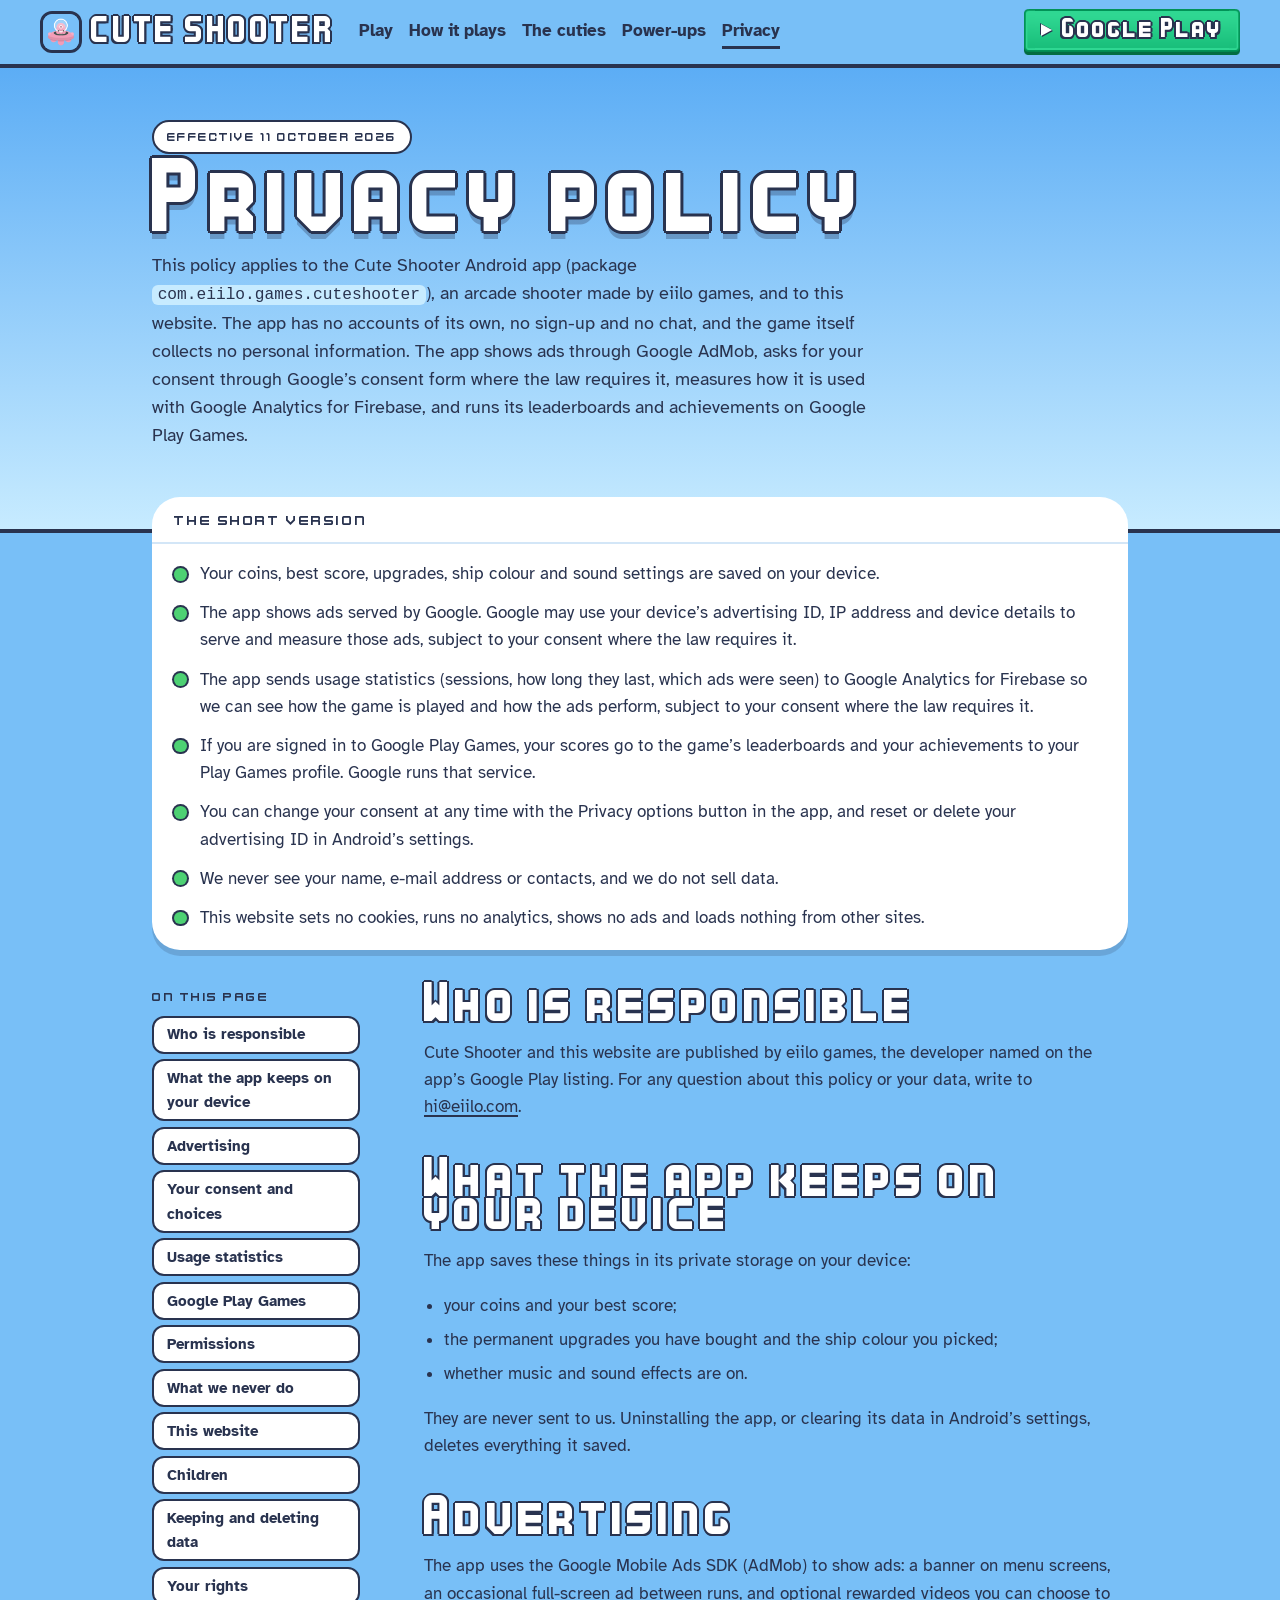
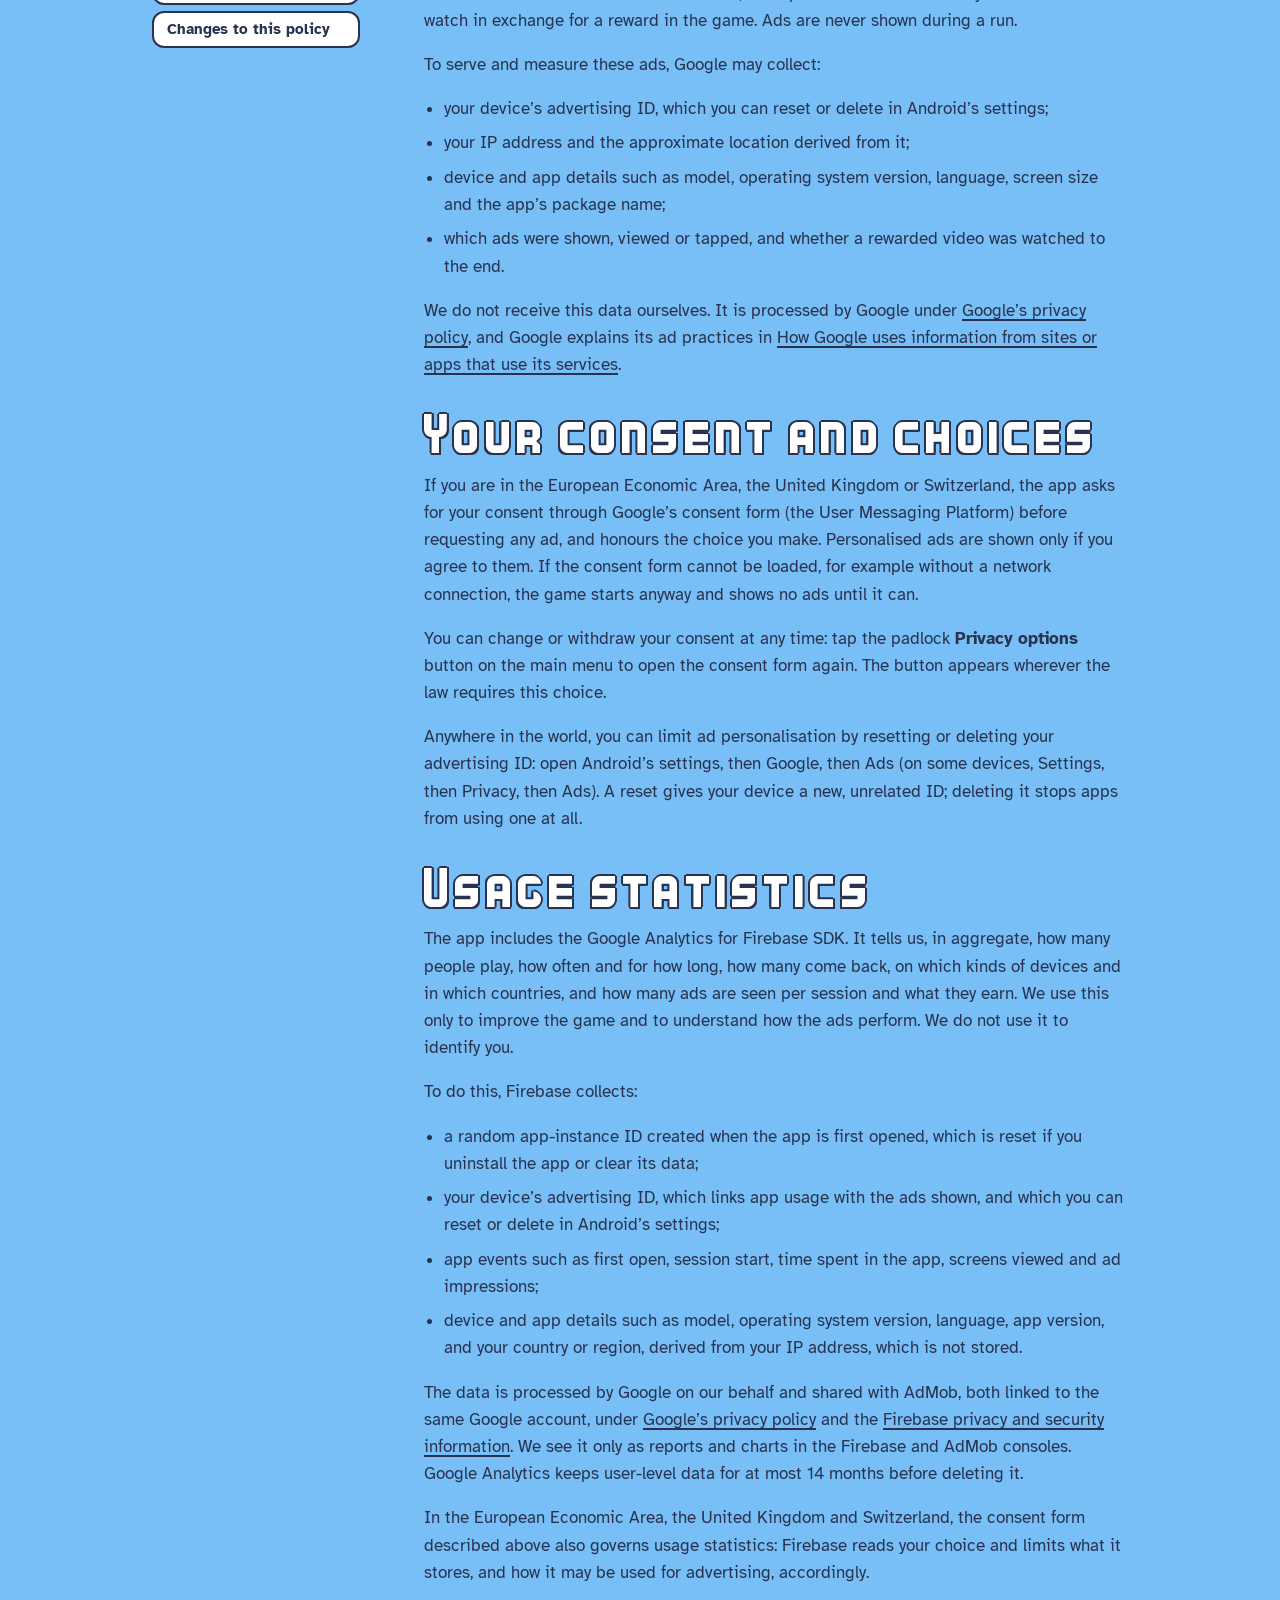
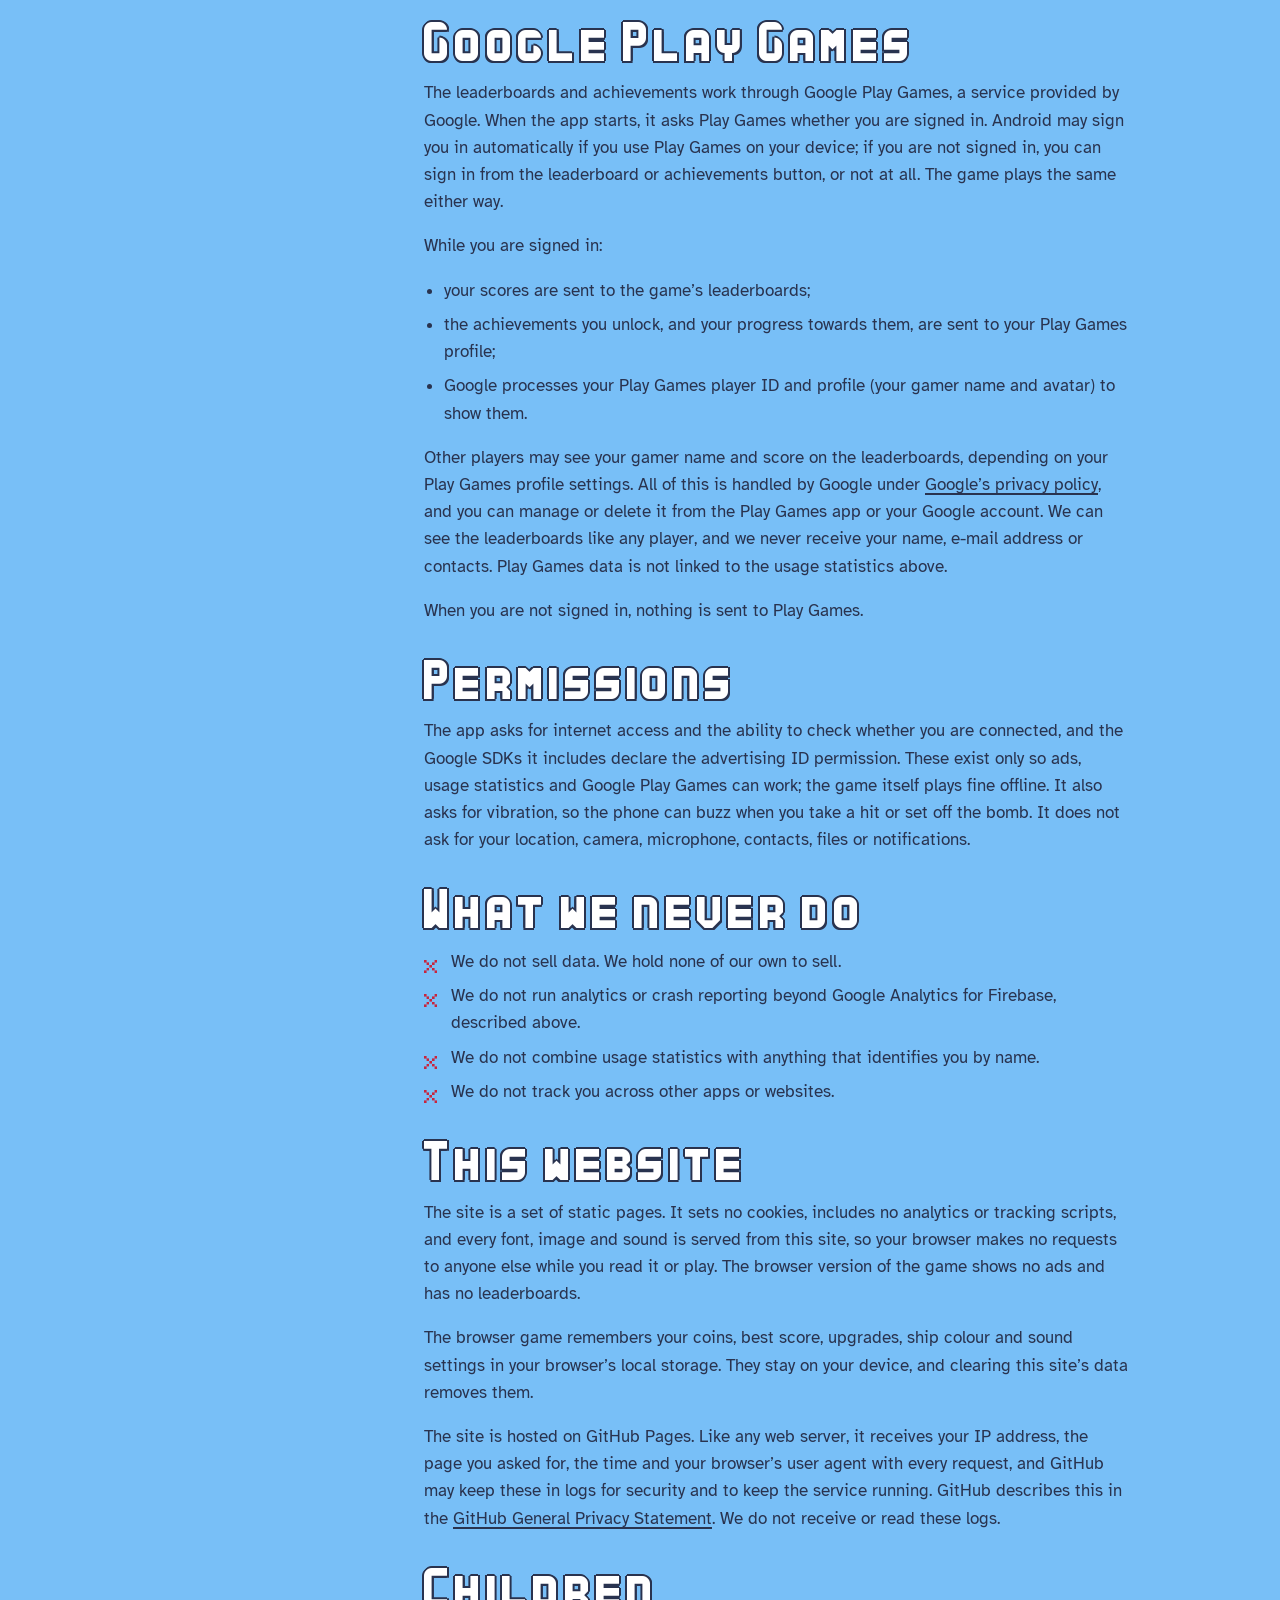
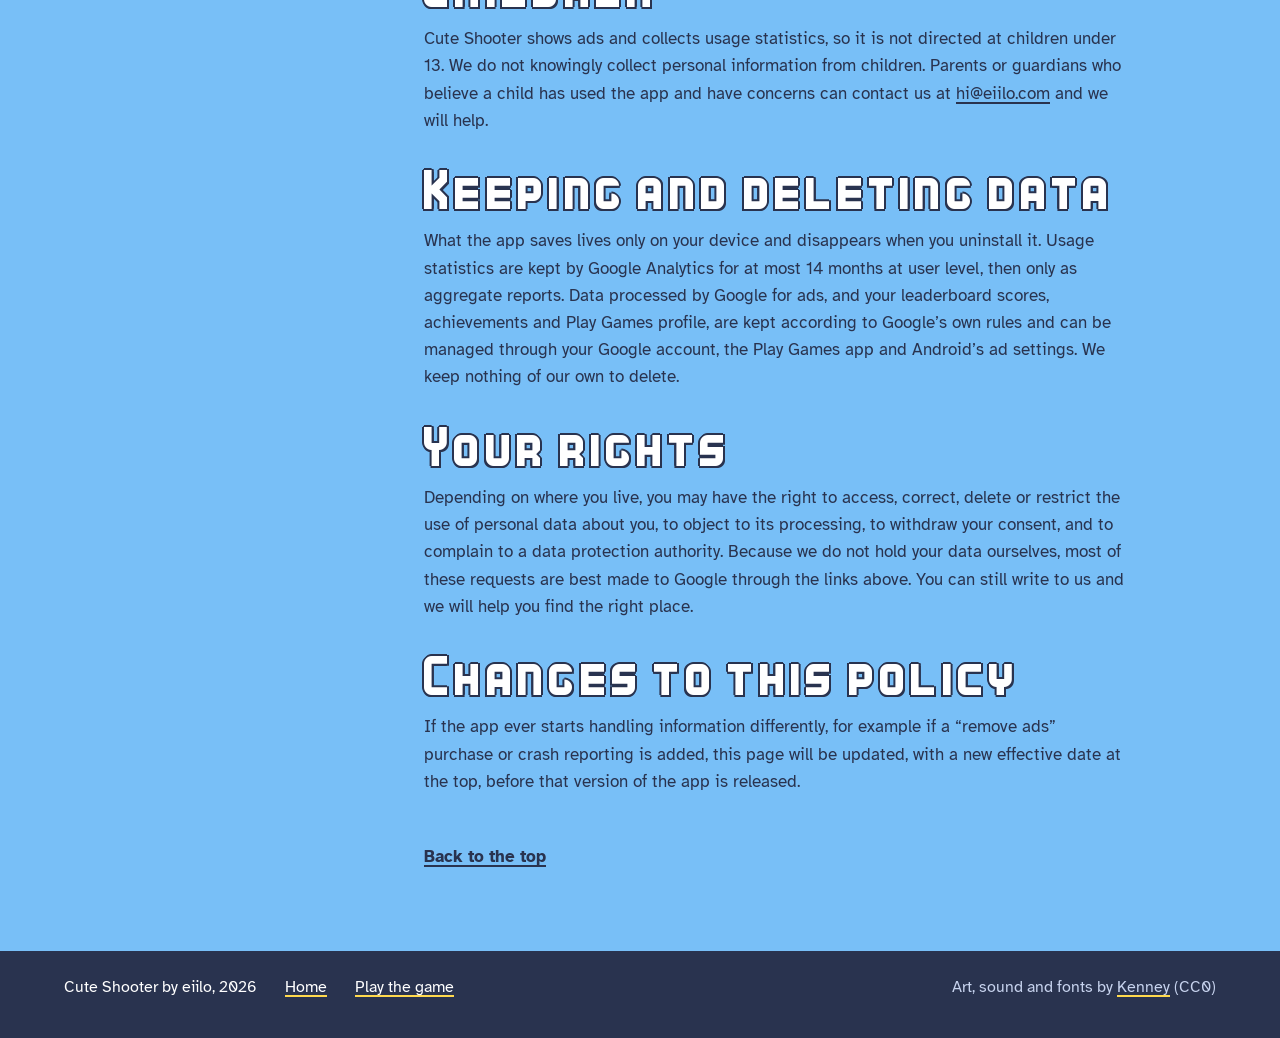
==== privacy/index.html @ 54768603 "feat: init v1" ====
<!doctype html>
<html lang="en">
<head>
<meta charset="utf-8">
<meta name="viewport" content="width=device-width, initial-scale=1">
<title>Privacy policy for Cute Shooter</title>
<meta name="description" content="What the Cute Shooter Android app and this website do with your data: ads by Google AdMob, usage statistics by Google Analytics for Firebase, and Google Play Games for leaderboards and achievements.">
<link rel="canonical" href="https://cute-shooter.com/privacy/">
<meta name="theme-color" content="#78bff7">
<meta property="og:title" content="Privacy policy for Cute Shooter">
<meta property="og:description" content="What the Cute Shooter Android app and this website do with your data.">
<meta property="og:type" content="website">
<meta property="og:url" content="https://cute-shooter.com/privacy/">
<meta property="og:site_name" content="Cute Shooter">
<meta property="og:image" content="https://cute-shooter.com/img/og.png">
<meta property="og:image:width" content="1200">
<meta property="og:image:height" content="630">
<meta property="og:image:alt" content="Cute Shooter: a tiny UFO popping a sky full of smiling shapes.">
<meta name="twitter:card" content="summary_large_image">
<link rel="icon" href="/favicon.png" type="image/png">
<link rel="apple-touch-icon" href="/apple-touch-icon.png">
<link rel="stylesheet" href="/style.css">
</head>
<body>
<a class="skip" href="#main">Skip to content</a>

<header class="top" id="top">
	<a class="brand" href="/"><img src="/img/icon-256.png" alt="" width="42" height="42"><span>CUTE SHOOTER</span></a>
	<nav aria-label="Sections">
		<a href="/#play">Play</a>
		<a href="/#how">How it plays</a>
		<a href="/#cuties">The cuties</a>
		<a href="/#powerups">Power-ups</a>
		<a href="/privacy" aria-current="page">Privacy</a>
	</nav>
	<a class="btn btn-green" href="https://play.google.com/store/apps/details?id=com.eiilo.games.cuteshooter"><span class="play-glyph" aria-hidden="true"></span><span>Google Play</span></a>
</header>

<main class="doc" id="main">
	<div class="doc-hero">
		<div class="doc-hero-inner">
			<p class="kicker"><span class="date">Effective <time class="effective" datetime="2026-10-11">11 October 2026</time></span></p>
			<h1>Privacy policy</h1>
			<p class="lede">This policy applies to the Cute Shooter Android app (package <code>com.eiilo.games.cuteshooter</code>), an arcade shooter made by eiilo games, and to this website. The app has no accounts of its own, no sign-up and no chat, and the game itself collects no personal information. The app shows ads through Google AdMob, asks for your consent through Google&rsquo;s consent form where the law requires it, measures how it is used with Google Analytics for Firebase, and runs its leaderboards and achievements on Google Play Games.</p>
		</div>
	</div>

	<div class="doc-body">
		<section class="summary" aria-labelledby="short">
			<h2 id="short">The short version</h2>
			<ul>
				<li>Your coins, best score, upgrades, ship colour and sound settings are saved on your device.</li>
				<li>The app shows ads served by Google. Google may use your device&rsquo;s advertising ID, IP address and device details to serve and measure those ads, subject to your consent where the law requires it.</li>
				<li>The app sends usage statistics (sessions, how long they last, which ads were seen) to Google Analytics for Firebase so we can see how the game is played and how the ads perform, subject to your consent where the law requires it.</li>
				<li>If you are signed in to Google Play Games, your scores go to the game&rsquo;s leaderboards and your achievements to your Play Games profile. Google runs that service.</li>
				<li>You can change your consent at any time with the Privacy options button in the app, and reset or delete your advertising ID in Android&rsquo;s settings.</li>
				<li>We never see your name, e-mail address or contacts, and we do not sell data.</li>
				<li>This website sets no cookies, runs no analytics, shows no ads and loads nothing from other sites.</li>
			</ul>
		</section>

		<nav class="toc" aria-labelledby="toc-title">
			<h2 id="toc-title">On this page</h2>
			<ol>
				<li><a href="#responsible">Who is responsible</a></li>
				<li><a href="#device">What the app keeps on your device</a></li>
				<li><a href="#ads">Advertising</a></li>
				<li><a href="#consent">Your consent and choices</a></li>
				<li><a href="#analytics">Usage statistics</a></li>
				<li><a href="#play-games">Google Play Games</a></li>
				<li><a href="#permissions">Permissions</a></li>
				<li><a href="#never">What we never do</a></li>
				<li><a href="#website">This website</a></li>
				<li><a href="#children">Children</a></li>
				<li><a href="#retention">Keeping and deleting data</a></li>
				<li><a href="#rights">Your rights</a></li>
				<li><a href="#changes">Changes to this policy</a></li>
			</ol>
		</nav>

		<article class="policy">
	<h2 id="responsible">Who is responsible</h2>
	<p>Cute Shooter and this website are published by eiilo games, the developer named on the app&rsquo;s Google Play listing. For any question about this policy or your data, write to <a href="mailto:hi@eiilo.com">hi@eiilo.com</a>.</p>

	<h2 id="device">What the app keeps on your device</h2>
	<p>The app saves these things in its private storage on your device:</p>
	<ul>
		<li>your coins and your best score;</li>
		<li>the permanent upgrades you have bought and the ship colour you picked;</li>
		<li>whether music and sound effects are on.</li>
	</ul>
	<p>They are never sent to us. Uninstalling the app, or clearing its data in Android&rsquo;s settings, deletes everything it saved.</p>

	<h2 id="ads">Advertising</h2>
	<p>The app uses the Google Mobile Ads SDK (AdMob) to show ads: a banner on menu screens, an occasional full-screen ad between runs, and optional rewarded videos you can choose to watch in exchange for a reward in the game. Ads are never shown during a run.</p>
	<p>To serve and measure these ads, Google may collect:</p>
	<ul>
		<li>your device&rsquo;s advertising ID, which you can reset or delete in Android&rsquo;s settings;</li>
		<li>your IP address and the approximate location derived from it;</li>
		<li>device and app details such as model, operating system version, language, screen size and the app&rsquo;s package name;</li>
		<li>which ads were shown, viewed or tapped, and whether a rewarded video was watched to the end.</li>
	</ul>
	<p>We do not receive this data ourselves. It is processed by Google under <a href="https://policies.google.com/privacy">Google&rsquo;s privacy policy</a>, and Google explains its ad practices in <a href="https://policies.google.com/technologies/partner-sites">How Google uses information from sites or apps that use its services</a>.</p>

	<h2 id="consent">Your consent and choices</h2>
	<p>If you are in the European Economic Area, the United Kingdom or Switzerland, the app asks for your consent through Google&rsquo;s consent form (the User Messaging Platform) before requesting any ad, and honours the choice you make. Personalised ads are shown only if you agree to them. If the consent form cannot be loaded, for example without a network connection, the game starts anyway and shows no ads until it can.</p>
	<p>You can change or withdraw your consent at any time: tap the padlock <strong>Privacy options</strong> button on the main menu to open the consent form again. The button appears wherever the law requires this choice.</p>
	<p>Anywhere in the world, you can limit ad personalisation by resetting or deleting your advertising ID: open Android&rsquo;s settings, then Google, then Ads (on some devices, Settings, then Privacy, then Ads). A reset gives your device a new, unrelated ID; deleting it stops apps from using one at all.</p>

	<h2 id="analytics">Usage statistics</h2>
	<p>The app includes the Google Analytics for Firebase SDK. It tells us, in aggregate, how many people play, how often and for how long, how many come back, on which kinds of devices and in which countries, and how many ads are seen per session and what they earn. We use this only to improve the game and to understand how the ads perform. We do not use it to identify you.</p>
	<p>To do this, Firebase collects:</p>
	<ul>
		<li>a random app-instance ID created when the app is first opened, which is reset if you uninstall the app or clear its data;</li>
		<li>your device&rsquo;s advertising ID, which links app usage with the ads shown, and which you can reset or delete in Android&rsquo;s settings;</li>
		<li>app events such as first open, session start, time spent in the app, screens viewed and ad impressions;</li>
		<li>device and app details such as model, operating system version, language, app version, and your country or region, derived from your IP address, which is not stored.</li>
	</ul>
	<p>The data is processed by Google on our behalf and shared with AdMob, both linked to the same Google account, under <a href="https://policies.google.com/privacy">Google&rsquo;s privacy policy</a> and the <a href="https://firebase.google.com/support/privacy">Firebase privacy and security information</a>. We see it only as reports and charts in the Firebase and AdMob consoles. Google Analytics keeps user-level data for at most 14 months before deleting it.</p>
	<p>In the European Economic Area, the United Kingdom and Switzerland, the consent form described above also governs usage statistics: Firebase reads your choice and limits what it stores, and how it may be used for advertising, accordingly.</p>

	<h2 id="play-games">Google Play Games</h2>
	<p>The leaderboards and achievements work through Google Play Games, a service provided by Google. When the app starts, it asks Play Games whether you are signed in. Android may sign you in automatically if you use Play Games on your device; if you are not signed in, you can sign in from the leaderboard or achievements button, or not at all. The game plays the same either way.</p>
	<p>While you are signed in:</p>
	<ul>
		<li>your scores are sent to the game&rsquo;s leaderboards;</li>
		<li>the achievements you unlock, and your progress towards them, are sent to your Play Games profile;</li>
		<li>Google processes your Play Games player ID and profile (your gamer name and avatar) to show them.</li>
	</ul>
	<p>Other players may see your gamer name and score on the leaderboards, depending on your Play Games profile settings. All of this is handled by Google under <a href="https://policies.google.com/privacy">Google&rsquo;s privacy policy</a>, and you can manage or delete it from the Play Games app or your Google account. We can see the leaderboards like any player, and we never receive your name, e-mail address or contacts. Play Games data is not linked to the usage statistics above.</p>
	<p>When you are not signed in, nothing is sent to Play Games.</p>

	<h2 id="permissions">Permissions</h2>
	<p>The app asks for internet access and the ability to check whether you are connected, and the Google SDKs it includes declare the advertising ID permission. These exist only so ads, usage statistics and Google Play Games can work; the game itself plays fine offline. It also asks for vibration, so the phone can buzz when you take a hit or set off the bomb. It does not ask for your location, camera, microphone, contacts, files or notifications.</p>

	<h2 id="never">What we never do</h2>
	<ul class="never">
		<li>We do not sell data. We hold none of our own to sell.</li>
		<li>We do not run analytics or crash reporting beyond Google Analytics for Firebase, described above.</li>
		<li>We do not combine usage statistics with anything that identifies you by name.</li>
		<li>We do not track you across other apps or websites.</li>
	</ul>

	<h2 id="website">This website</h2>
	<p>The site is a set of static pages. It sets no cookies, includes no analytics or tracking scripts, and every font, image and sound is served from this site, so your browser makes no requests to anyone else while you read it or play. The browser version of the game shows no ads and has no leaderboards.</p>
	<p>The browser game remembers your coins, best score, upgrades, ship colour and sound settings in your browser&rsquo;s local storage. They stay on your device, and clearing this site&rsquo;s data removes them.</p>
	<p>The site is hosted on GitHub Pages. Like any web server, it receives your IP address, the page you asked for, the time and your browser&rsquo;s user agent with every request, and GitHub may keep these in logs for security and to keep the service running. GitHub describes this in the <a href="https://docs.github.com/en/site-policy/privacy-policies/github-general-privacy-statement">GitHub General Privacy Statement</a>. We do not receive or read these logs.</p>

	<h2 id="children">Children</h2>
	<p>Cute Shooter shows ads and collects usage statistics, so it is not directed at children under 13. We do not knowingly collect personal information from children. Parents or guardians who believe a child has used the app and have concerns can contact us at <a href="mailto:hi@eiilo.com">hi@eiilo.com</a> and we will help.</p>

	<h2 id="retention">Keeping and deleting data</h2>
	<p>What the app saves lives only on your device and disappears when you uninstall it. Usage statistics are kept by Google Analytics for at most 14 months at user level, then only as aggregate reports. Data processed by Google for ads, and your leaderboard scores, achievements and Play Games profile, are kept according to Google&rsquo;s own rules and can be managed through your Google account, the Play Games app and Android&rsquo;s ad settings. We keep nothing of our own to delete.</p>

	<h2 id="rights">Your rights</h2>
	<p>Depending on where you live, you may have the right to access, correct, delete or restrict the use of personal data about you, to object to its processing, to withdraw your consent, and to complain to a data protection authority. Because we do not hold your data ourselves, most of these requests are best made to Google through the links above. You can still write to us and we will help you find the right place.</p>

	<h2 id="changes">Changes to this policy</h2>
	<p>If the app ever starts handling information differently, for example if a &ldquo;remove ads&rdquo; purchase or crash reporting is added, this page will be updated, with a new effective date at the top, before that version of the app is released.</p>
	<p class="top-link"><a href="#top">Back to the top</a></p>
		</article>
	</div>
</main>

<footer>
	<div class="inner">
		<span>Cute Shooter by eiilo, 2026</span>
		<a href="/">Home</a>
		<a href="/#play">Play the game</a>
		<span class="credit">Art, sound and fonts by <a href="https://kenney.nl">Kenney</a> (CC0)</span>
	</div>
</footer>
</body>
</html>
---- style.css ----
/* Cute Shooter site: one stylesheet for every page.
   Everything sits on the game's own opaque sky blue (UI.SKY, the boot
   splash colour); content lives on solid white panels like the in-game
   ones, ink is the game's navy, and buttons are the Kenney button sprites
   the game draws its own buttons with. Fonts are self-hosted, so the site
   makes no third-party requests. */

@font-face { font-family: "Kenney Bold"; src: url("/fonts/kenney-bold.woff2") format("woff2"); font-display: swap; }
@font-face { font-family: "Kenney Mini Square"; src: url("/fonts/kenney-mini-square.woff2") format("woff2"); font-display: swap; }
@font-face { font-family: "Kenney Future"; src: url("/fonts/kenney-future.woff2") format("woff2"); font-display: swap; }
@font-face { font-family: "Atkinson Hyperlegible"; src: url("/fonts/atkinson-400.woff2") format("woff2"); font-weight: 400; font-display: swap; }
@font-face { font-family: "Atkinson Hyperlegible"; src: url("/fonts/atkinson-400-italic.woff2") format("woff2"); font-weight: 400; font-style: italic; font-display: swap; }
@font-face { font-family: "Atkinson Hyperlegible"; src: url("/fonts/atkinson-700.woff2") format("woff2"); font-weight: 700; font-display: swap; }

:root {
	color-scheme: light;
	--sky: #78bff7;        /* UI.SKY: Color(0.47, 0.75, 0.97) */
	--sky-top: #5cadf5;    /* background.gd top_color */
	--sky-low: #c7ebff;    /* background.gd bottom_color */
	--sky-deep: #4f9fe8;
	--navy: #29334f;       /* UI.NAVY */
	--ink-soft: #46527a;   /* the grey-blue of every in-game description, darkened for small text */
	--panel: #ffffff;
	--line: #d3e6f7;
	--gate-good: #4dd173;  /* gate.gd, opaque */
	--gate-bad: #f56678;
	--gold: #ffd94d;       /* XP bar fill */
	--gold-ink: #7a5800;
	--pink: #ff8cc6;
	--display: "Kenney Bold", "Kenney Mini Square", "Arial Rounded MT Bold", system-ui, sans-serif;
	--future: "Kenney Future", "Atkinson Hyperlegible", system-ui, sans-serif;
	--body: "Atkinson Hyperlegible", system-ui, sans-serif;
	--gutter: clamp(16px, 4vw, 40px);
	--measure: 64ch;
	/* the in-game label outline: navy, all the way round */
	--outline: 0 3px 0 var(--navy), 2px 2px 0 var(--navy), -2px 2px 0 var(--navy), 2px -2px 0 var(--navy), -2px -2px 0 var(--navy),
		3px 0 0 var(--navy), -3px 0 0 var(--navy), 0 -3px 0 var(--navy);
	--outline-thin: 1.5px 1.5px 0 var(--navy), -1.5px 1.5px 0 var(--navy), 1.5px -1.5px 0 var(--navy), -1.5px -1.5px 0 var(--navy),
		0 2px 0 var(--navy), 2px 0 0 var(--navy), -2px 0 0 var(--navy), 0 -2px 0 var(--navy);
}

*, *::before, *::after { box-sizing: border-box; }

html { scroll-behavior: smooth; background: var(--sky); scroll-padding-top: 5rem; }
@media (prefers-reduced-motion: reduce) { html { scroll-behavior: auto; } }

body {
	margin: 0;
	background: var(--sky);
	color: var(--navy);
	font-family: var(--body);
	font-size: 1.0625rem;
	line-height: 1.6;
	overflow-x: hidden;
}

a { color: inherit; }
a:focus-visible, button:focus-visible, canvas:focus-visible, summary:focus-visible {
	outline: 4px solid var(--navy);
	outline-offset: 3px;
	border-radius: 6px;
}
img { max-width: 100%; }

h1, h2, h3 { font-family: var(--display); font-weight: 400; line-height: 1.1; margin: 0; letter-spacing: 0.01em; }
p { margin: 0 0 1em; max-width: var(--measure); }

.skip { position: absolute; left: -999px; top: 0; z-index: 50; background: var(--panel); padding: 0.6rem 1rem; border-radius: 0 0 12px 0; font-weight: 700; }
.skip:focus { left: 0; }

/* ---- buttons: the Kenney sprites themselves, nine-sliced ---- */
.btn {
	display: inline-flex; align-items: center; justify-content: center; gap: 0.6em;
	font-family: var(--display); font-size: 1.15rem; line-height: 1; letter-spacing: 0.03em;
	color: #fff; text-decoration: none; text-shadow: var(--outline-thin);
	border: 13px solid transparent;
	border-image: url("/img/ui/btn_blue.png") 26 fill / 13px stretch;
	padding: 0.15rem 0.6rem 0.45rem;
	min-height: 3.4rem;
	white-space: nowrap;
	cursor: pointer;
	background: none;
	transition: transform 0.1s;
}
.btn:hover { transform: translateY(-2px); }
.btn:active { transform: translateY(2px); border-image-source: url("/img/ui/panel_blue.png"); padding: 0.45rem 0.6rem 0.15rem; }
.btn-green { border-image-source: url("/img/ui/btn_green.png"); }
.btn-green:active { border-image-source: url("/img/ui/panel_grey.png"); }
.btn-yellow { border-image-source: url("/img/ui/btn_yellow.png"); }
.btn-big { font-size: 1.5rem; min-height: 4.6rem; padding-left: 1.2rem; padding-right: 1.2rem; }
.btn .play-glyph {
	display: inline-block; width: 0; height: 0;
	border-style: solid; border-width: 0.45em 0 0.45em 0.75em; border-color: transparent transparent transparent #fff;
	filter: drop-shadow(1.5px 1.5px 0 var(--navy)) drop-shadow(-1px -1px 0 var(--navy));
}

/* ---- header: opaque sky, sticky ---- */
.top {
	position: sticky; top: 0; z-index: 20;
	background: var(--sky);
	border-bottom: 4px solid var(--navy);
	padding: 0.55rem var(--gutter);
	display: flex; flex-wrap: wrap; align-items: center; gap: 0.5rem 1.5rem;
}
.brand { display: flex; align-items: center; gap: 0.6rem; text-decoration: none; }
.brand img { width: 2.6rem; height: 2.6rem; border-radius: 12px; border: 3px solid var(--navy); background: var(--sky-top); }
.brand span { font-family: var(--display); font-size: 1.3rem; line-height: 1; color: #fff; text-shadow: var(--outline-thin); letter-spacing: 0.02em; }
.top nav { display: flex; gap: 0.25rem 1rem; flex-wrap: wrap; margin-right: auto; }
.top nav a { font-weight: 700; text-decoration: none; color: var(--navy); border-bottom: 3px solid transparent; padding: 0.15rem 0; }
.top nav a:hover, .top nav a[aria-current] { border-bottom-color: var(--navy); }
.top .btn { font-size: 0.95rem; min-height: 2.9rem; border-width: 11px; border-image-width: 11px; padding: 0 0.4rem 0.3rem; }

/* ---- hero: the game's sky, clouds drifting by, the game in a phone ---- */
.hero {
	position: relative; overflow: hidden;
	padding: clamp(1.75rem, 5vw, 3.5rem) var(--gutter) clamp(2.5rem, 6vw, 4.5rem);
	background: linear-gradient(var(--sky-top), var(--sky-low));
	border-bottom: 4px solid var(--navy);
}
.clouds { position: absolute; inset: 0; pointer-events: none; }
.clouds img {
	position: absolute; left: 0; width: var(--w, 220px); opacity: var(--o, 0.9);
	animation: drift var(--d, 70s) linear infinite; animation-delay: var(--delay, 0s);
	transform: translateX(-120%);
}
@keyframes drift { from { transform: translateX(-120%); } to { transform: translateX(110vw); } }
@media (prefers-reduced-motion: reduce) {
	.clouds img { animation: none; transform: translateX(var(--rest, 10vw)); }
}

.hero-grid {
	position: relative; z-index: 2;
	display: grid; grid-template-columns: minmax(0, 1fr) auto;
	gap: 2rem clamp(2rem, 6vw, 5rem);
	align-items: center;
	max-width: 72rem; margin: 0 auto;
}
.hero h1 {
	font-size: clamp(2.1rem, 3.7vw, 3.1rem);
	color: #fff;
	text-shadow: var(--outline), 0 9px 0 rgba(41, 51, 79, 0.35);
	margin-bottom: 1.2rem;
	line-height: 0.98;
}
.hero h1 small { display: block; font-size: 0.5em; margin-top: 0.9rem; line-height: 1.15; color: #fff3b0; }
.hero .lede { font-size: 1.2rem; max-width: 40ch; }
.hero-copy { min-width: 0; max-width: 100%; }
.hero-copy .btn { margin: 0.4rem 0 0.9rem; }
.fine { font-size: 0.95rem; color: var(--navy); }

.phone { display: flex; flex-direction: column; align-items: center; gap: 0.8rem; }
.frame { position: relative; }
.phone canvas:focus:not(:focus-visible) { outline: none; }
/* Phones: until the game is tapped, a swipe over it scrolls the page
   (touch-action: manipulation, as on the shipped sites). Once armed it keeps
   every touch, so drags steer and held notes are not cancelled by a scroll. */
.frame.armed canvas { touch-action: none; }
.phone canvas {
	display: block;
	width: 360px; height: 640px; max-width: 100%;
	aspect-ratio: 9 / 16;
	border: 6px solid #fff;
	border-radius: 30px;
	box-shadow: 0 0 0 4px var(--navy), 0 18px 0 -2px rgba(41, 51, 79, 0.28), 0 30px 60px rgba(41, 51, 79, 0.35);
	background: var(--sky);
	touch-action: manipulation;
	-webkit-tap-highlight-color: transparent;
	-webkit-touch-callout: none;
	-webkit-user-select: none;
	user-select: none;
	cursor: pointer;
}
/* Until the game is clicked, keys go to the page, not the game. Say so on
   top of the frame; the click that dismisses it also selects the game. */
.focus-hint {
	position: absolute; inset: 6px;
	border-radius: 24px;
	display: flex; flex-direction: column; align-items: center; justify-content: center; gap: 0.6rem;
	padding: 0 1rem;
	background: rgba(41, 51, 79, 0.35);
	pointer-events: none;
	text-align: center;
}
.frame.armed .focus-hint { display: none; }
.focus-hint-label {
	font-family: var(--display); font-size: 1.2rem; color: #fff; text-shadow: var(--outline-thin);
	border: 13px solid transparent; border-image: url("/img/ui/btn_green.png") 26 fill / 13px stretch;
	padding: 0.2rem 0.8rem 0.5rem;
	animation: hint-bob 1.2s ease-in-out infinite;
}
.focus-hint-sub { font-weight: 700; font-size: 0.85rem; color: #fff; max-width: 24ch; line-height: 1.3; background: var(--navy); border-radius: 12px; padding: 0.35rem 0.75rem; }
.coarse-pointer { display: none; }
@media (hover: none) and (pointer: coarse) {
	.fine-pointer { display: none; }
	.coarse-pointer { display: inline; }
}
.focus-hint.nudge .focus-hint-label { animation: hint-shake 0.45s ease-out; }
@keyframes hint-bob { 0%, 100% { transform: translateY(0); } 50% { transform: translateY(-5px); } }
@keyframes hint-shake {
	0%, 100% { transform: translateX(0); }
	20% { transform: translateX(-8px) scale(1.06); }
	40% { transform: translateX(8px) scale(1.06); }
	60% { transform: translateX(-5px) scale(1.03); }
	80% { transform: translateX(5px); }
}
@media (prefers-reduced-motion: reduce) {
	.focus-hint-label, .focus-hint.nudge .focus-hint-label { animation: none; }
}

.controls { font-size: 0.95rem; margin: 0; text-align: center; max-width: 38ch; }
kbd {
	font-family: var(--display); font-size: 0.85rem; color: var(--navy);
	background: var(--panel); border: 2px solid var(--navy); border-bottom-width: 4px; border-radius: 8px;
	padding: 0 0.4em; margin: 0 1px; white-space: nowrap;
}
.audio-toggles { display: flex; gap: 0.5rem; }
.toggle {
	font-size: 0.85rem; min-height: 2.8rem; border-width: 11px; border-image-width: 11px; padding: 0 0.3rem 0.3rem;
	-webkit-tap-highlight-color: transparent;
	-webkit-touch-callout: none;
	-webkit-user-select: none;
	user-select: none;
}
.toggle span { color: #fff3b0; }
.toggle.off { border-image-source: url("/img/ui/btn_grey.png"); }
.toggle.off span { color: #fff; }

/* ---- sections ---- */
.section { padding: clamp(3.5rem, 8vw, 6rem) var(--gutter); }
.section > .inner { max-width: 72rem; margin: 0 auto; }
.section.deep { background: var(--sky-deep); }
.section h2 {
	font-size: clamp(2rem, 4.4vw, 3rem);
	color: #fff; text-shadow: var(--outline), 0 6px 0 rgba(41, 51, 79, 0.3);
	margin-bottom: 0.6rem;
}
.section .intro { font-size: 1.15rem; margin-bottom: 2.75rem; }


.steps { list-style: none; padding: 0; margin: 0; display: grid; gap: 2.5rem clamp(1.5rem, 4vw, 3.5rem); grid-template-columns: repeat(auto-fit, minmax(14rem, 1fr)); text-align: center; }
.steps .art { height: 7rem; display: flex; align-items: center; justify-content: center; gap: 0.6rem; margin-bottom: 0.9rem; }
.steps .art img { max-height: 6.5rem; }
.steps .critter { width: 5.5rem; }
.steps h3 { font-size: 1.6rem; margin-bottom: 0.4rem; }
.steps p { margin: 0 auto; max-width: 26ch; }

.gate {
	font-family: var(--display); font-size: 1.6rem; line-height: 1; color: #fff; text-shadow: var(--outline-thin);
	border: 4px solid #fff; border-radius: 16px; padding: 0.5rem 0.9rem 0.6rem; min-width: 4.4rem; text-align: center;
	box-shadow: 0 4px 0 rgba(41, 51, 79, 0.25);
}
.gate.good { background: var(--gate-good); }
.gate.bad { background: var(--gate-bad); }

/* the cuties: Kenney shape bodies with a face sprite on top, like enemy.gd */
.critters { list-style: none; padding: 0; margin: 0; display: grid; gap: 2rem 1rem; grid-template-columns: repeat(auto-fit, minmax(9.5rem, 1fr)); text-align: center; }
.critters h3 { font-size: 1.3rem; margin: 0.8rem 0 0.2rem; }
.critters p { margin: 0 auto; font-size: 0.98rem; max-width: 18ch; }
.critter { position: relative; width: 5.5rem; aspect-ratio: 1; margin: 0 auto; animation: wobble 1.05s ease-in-out infinite; }
.critter.big { width: 6.5rem; margin-top: -1rem; }
.critter img { position: absolute; left: 50%; top: 50%; transform: translate(-50%, -50%); }
.critter .body { width: 100%; }
.critter .face { transform: translate(-50%, calc(-50% - 7.5%)); }
.critters li:nth-child(3n+2) .critter { animation-delay: -0.35s; }
.critters li:nth-child(3n+3) .critter { animation-delay: -0.7s; }
@keyframes wobble { 0%, 100% { transform: scale(1.035, 0.965); } 50% { transform: scale(0.965, 1.035); } }
@media (prefers-reduced-motion: reduce) { .critter { animation: none; } }

.abilities { display: grid; gap: 2rem clamp(1.5rem, 4vw, 3.5rem); grid-template-columns: repeat(auto-fit, minmax(18rem, 1fr)); margin-top: 1.5rem; }
.ability { display: grid; grid-template-columns: 5.5rem minmax(0, 1fr); gap: 1.25rem; align-items: center; }
.ability h3 { font-size: 1.6rem; margin-bottom: 0.3rem; }
.ability p { margin: 0; }
.round { position: relative; width: 5.5rem; aspect-ratio: 1; }
.round > img:first-child { width: 100%; }
.round .icon { position: absolute; left: 50%; top: 47%; width: 50%; transform: translate(-50%, -50%); }
.round .icon.bomb { width: 56%; }
.aside { margin-top: 2.5rem; font-size: 1.1rem; }
.narrow { max-width: 46rem !important; }
.narrow p { font-size: 1.1rem; }

.shots { list-style: none; padding: 0; margin: 0; display: grid; gap: 1.1rem; grid-template-columns: repeat(auto-fit, minmax(13rem, 1fr)); }
.shots figure { margin: 0; }
.shots img { display: block; width: 100%; height: auto; aspect-ratio: 9 / 16; border-radius: 22px; border: 5px solid #fff; box-shadow: 0 0 0 3px var(--navy), 0 10px 0 -2px rgba(41, 51, 79, 0.25); background: var(--sky); }
.shots figcaption { font-weight: 700; margin-top: 0.7rem; text-align: center; }

.cta-band { background: var(--sky-top); border-top: 4px solid var(--navy); border-bottom: 4px solid var(--navy); text-align: center; position: relative; overflow: hidden; }
.cta-band .inner { position: relative; z-index: 2; }
.cta-band p { margin-left: auto; margin-right: auto; max-width: 46ch; font-size: 1.15rem; }
.cta-band .ufo { width: 7rem; margin: 0 auto 0.5rem; display: block; animation: hover 2.4s ease-in-out infinite; }
@keyframes hover { 0%, 100% { transform: translateY(0); } 50% { transform: translateY(-12px); } }
@media (prefers-reduced-motion: reduce) { .cta-band .ufo { animation: none; } }

footer { padding: 1.5rem var(--gutter) 2.5rem; font-size: 0.98rem; background: var(--navy); color: #fff; }
footer .inner { max-width: 72rem; margin: 0 auto; display: flex; flex-wrap: wrap; gap: 0.5rem 1.75rem; align-items: center; }
footer a { text-decoration-thickness: 2px; text-underline-offset: 3px; text-decoration-color: var(--gold); }
footer a:focus-visible { outline-color: var(--gold); }
footer .credit { margin-left: auto; color: #c7d3ee; }

/* ---- long-form pages (privacy, 404) ---- */
.doc-hero {
	position: relative; overflow: hidden;
	padding: clamp(2rem, 5vw, 3.25rem) var(--gutter) clamp(3.25rem, 7vw, 5rem);
	background: linear-gradient(var(--sky-top), var(--sky-low));
	border-bottom: 4px solid var(--navy);
}
.doc { --doc-w: calc(13rem + clamp(2rem, 5vw, 4rem) + var(--measure)); }
.doc-hero-inner { position: relative; z-index: 2; max-width: var(--doc-w); margin: 0 auto; }
.doc-hero h1 { font-size: clamp(2.4rem, 5vw, 3.6rem); color: #fff; text-shadow: var(--outline), 0 8px 0 rgba(41, 51, 79, 0.3); margin: 0.85rem 0 1rem; }
.doc-hero .lede { max-width: 62ch; margin: 0; font-size: 1.1rem; }
.date { display: inline-block; font-family: var(--future); font-size: 0.75rem; text-transform: uppercase; letter-spacing: 0.04em; background: var(--panel); border: 2px solid var(--navy); border-radius: 999px; padding: 0.35rem 0.8rem; }
.doc code { font-size: 0.92em; background: var(--sky-low); border-radius: 6px; padding: 0.05em 0.35em; }

.doc-body {
	max-width: 72rem; margin: 0 auto;
	padding: 0 var(--gutter) 4rem;
	display: grid; grid-template-columns: minmax(0, 1fr);
	gap: 0 clamp(2rem, 5vw, 4rem);
	grid-template-areas: "summary" "toc" "policy";
}
.summary { grid-area: summary; position: relative; z-index: 4; margin: -2.25rem 0 2.5rem; padding: 0; background: var(--panel); border-radius: 28px; box-shadow: 0 6px 0 rgba(41, 51, 79, 0.18); }
.summary h2 { font-family: var(--future); font-size: 0.9rem; text-transform: uppercase; letter-spacing: 0.04em; padding: 1rem 1.4rem 0.8rem; border-bottom: 2px solid var(--line); }
.summary ul { margin: 0; padding: 1rem 1.4rem 0.4rem; list-style: none; }
.summary li { position: relative; padding-left: 1.6rem; margin-bottom: 0.75rem; }
.summary li::before { content: ""; position: absolute; left: 0; top: 0.45em; width: 0.8rem; height: 0.8rem; border-radius: 50%; background: var(--gate-good); box-shadow: 0 0 0 2px var(--navy); }
.toc { grid-area: toc; align-self: start; margin-bottom: 2rem; }
.toc h2 { font-family: var(--future); font-size: 0.8rem; text-transform: uppercase; letter-spacing: 0.04em; margin-bottom: 0.75rem; }
.toc ol { list-style: none; margin: 0; padding: 0; display: flex; flex-wrap: wrap; gap: 0.5rem; }
.toc a { display: inline-block; text-decoration: none; font-weight: 700; font-size: 0.95rem; background: var(--panel); border: 2px solid var(--navy); border-radius: 999px; padding: 0.3rem 0.8rem; }
.toc a:hover { background: var(--sky-low); }
.policy { grid-area: policy; max-width: var(--measure); overflow-wrap: anywhere; }
.policy h2 { font-size: 1.9rem; color: #fff; text-shadow: var(--outline-thin); margin: 2.75rem 0 1rem; scroll-margin-top: 5rem; }
.policy h2:first-child { margin-top: 0; }
.policy h3 { font-size: 1.25rem; margin: 1.75rem 0 0.5rem; }
.policy a { text-decoration-thickness: 2px; text-underline-offset: 3px; }
.policy ul { padding-left: 1.25rem; }
.policy li { margin-bottom: 0.45rem; }
.policy .never { list-style: none; padding-left: 0; }
.policy .never li { padding-left: 1.7rem; position: relative; }
.policy .never li::before { content: "\00d7"; position: absolute; left: 0; top: -0.1em; font-family: var(--display); font-size: 1.3rem; color: #c8243d; }
.policy .top-link { margin-top: 3rem; font-weight: 700; }

@media (min-width: 900px) {
	.doc-body { grid-template-columns: 13rem minmax(0, var(--measure)); grid-template-areas: "summary summary" "toc policy"; justify-content: center; }
	.summary { max-width: var(--doc-w); }
	.toc { position: sticky; top: 5.5rem; margin-bottom: 0; }
	.toc ol { flex-direction: column; gap: 0.35rem; align-items: stretch; }
	.toc a { display: block; border-radius: 12px; }
}

@media print {
	.top, footer, .toc, .top-link, .clouds { display: none; }
	body, html { background: #fff; color: #000; font-size: 11pt; }
	.doc-hero { background: none; padding: 0; border: 0; }
	.doc-hero h1, .policy h2 { color: #000; text-shadow: none; }
	.doc-body { display: block; padding: 0; }
	.summary { margin: 1rem 0 1.5rem; box-shadow: none; border: 1px solid #999; }
	.policy a::after { content: " (" attr(href) ")"; font-size: 0.85em; }
	.policy a[href^="#"]::after, .policy a[href^="mailto"]::after { content: ""; }
}

@media (max-width: 820px) {
	.hero-grid { grid-template-columns: minmax(0, 1fr); justify-items: center; text-align: center; }
	.btn-big { font-size: clamp(0.75rem, 3.8vw, 1.05rem); padding-left: 0.6rem; padding-right: 0.6rem; max-width: 100%; white-space: normal; }
	.top { position: relative; }
	.phone { order: -1; }
	.hero p { margin-left: auto; margin-right: auto; }
	.top nav { order: 3; width: 100%; }
	.top .btn { margin-left: auto; }
	footer .credit { margin-left: 0; }
}
@media (max-width: 420px) {
	.top .btn .label-long { display: none; }
	.brand span { font-size: 1.25rem; }
		.round { width: 4.5rem; } .ability { grid-template-columns: 4.5rem minmax(0, 1fr); }
}
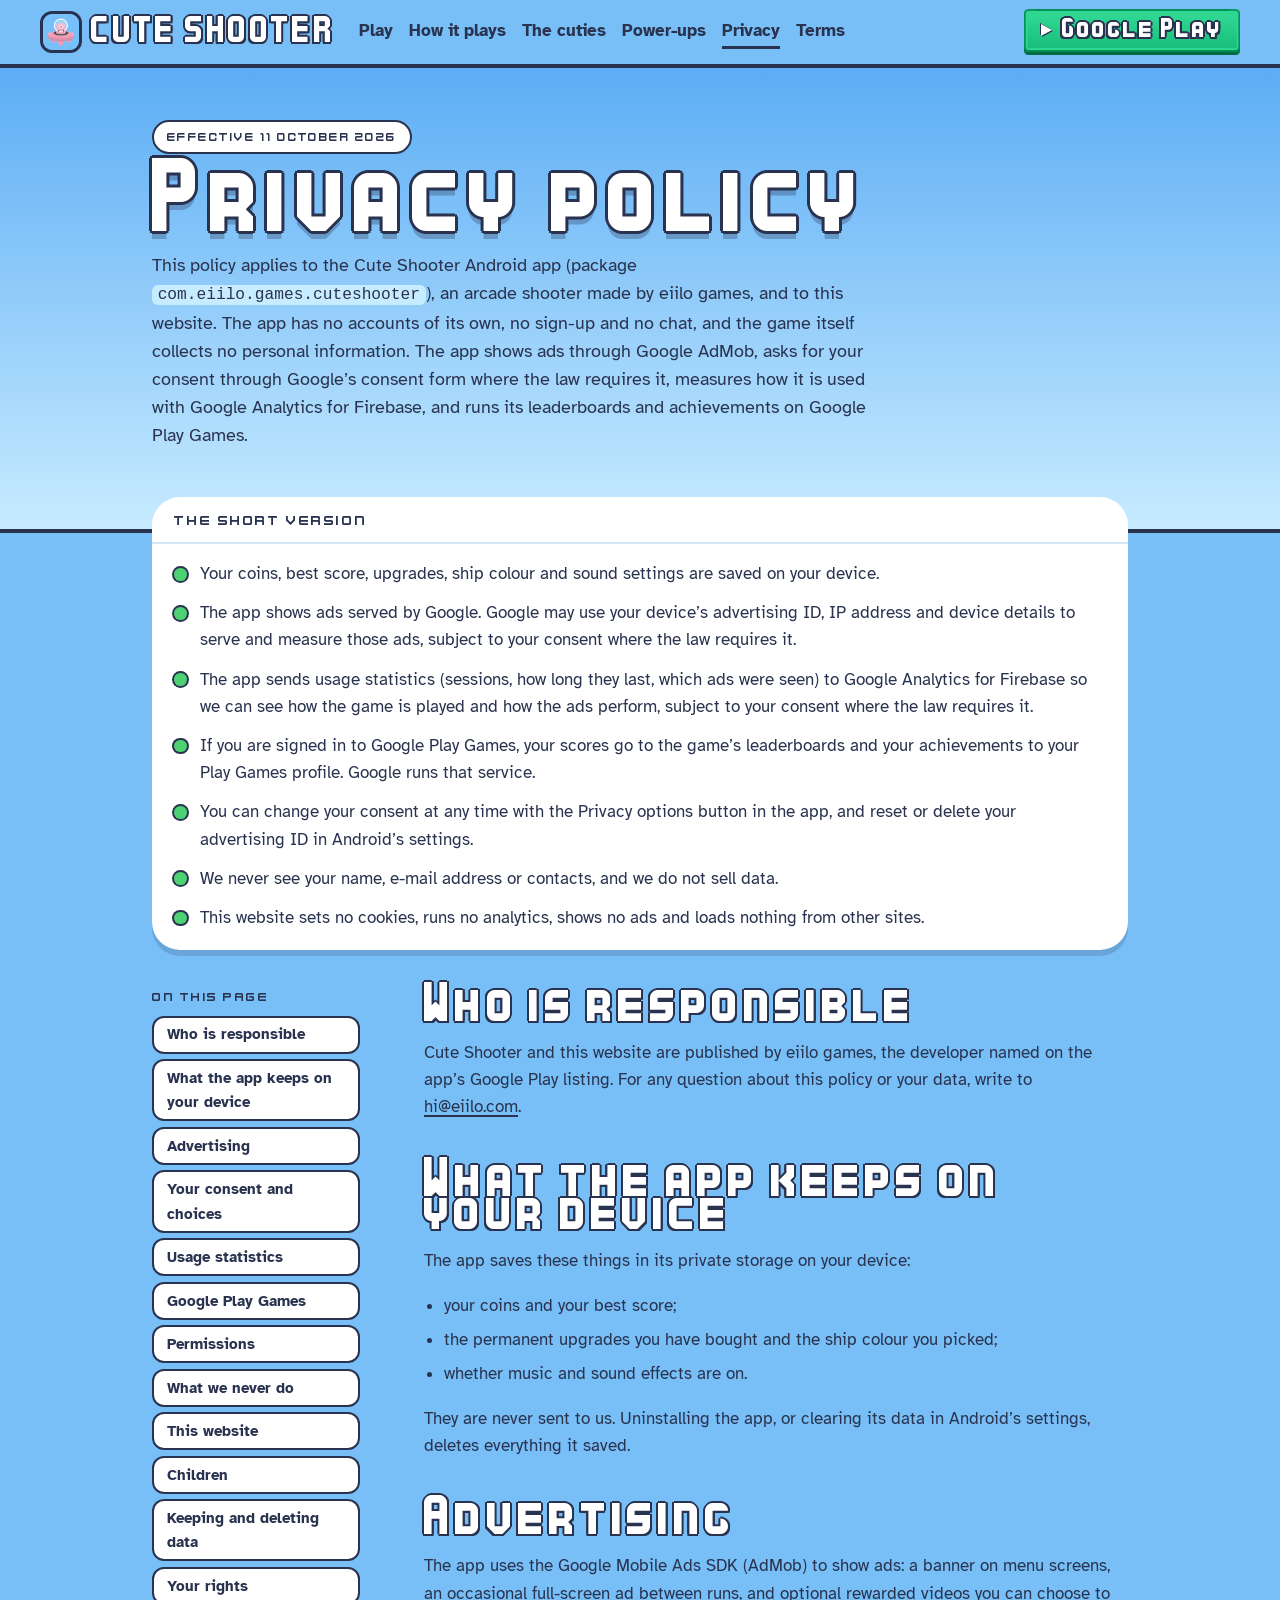
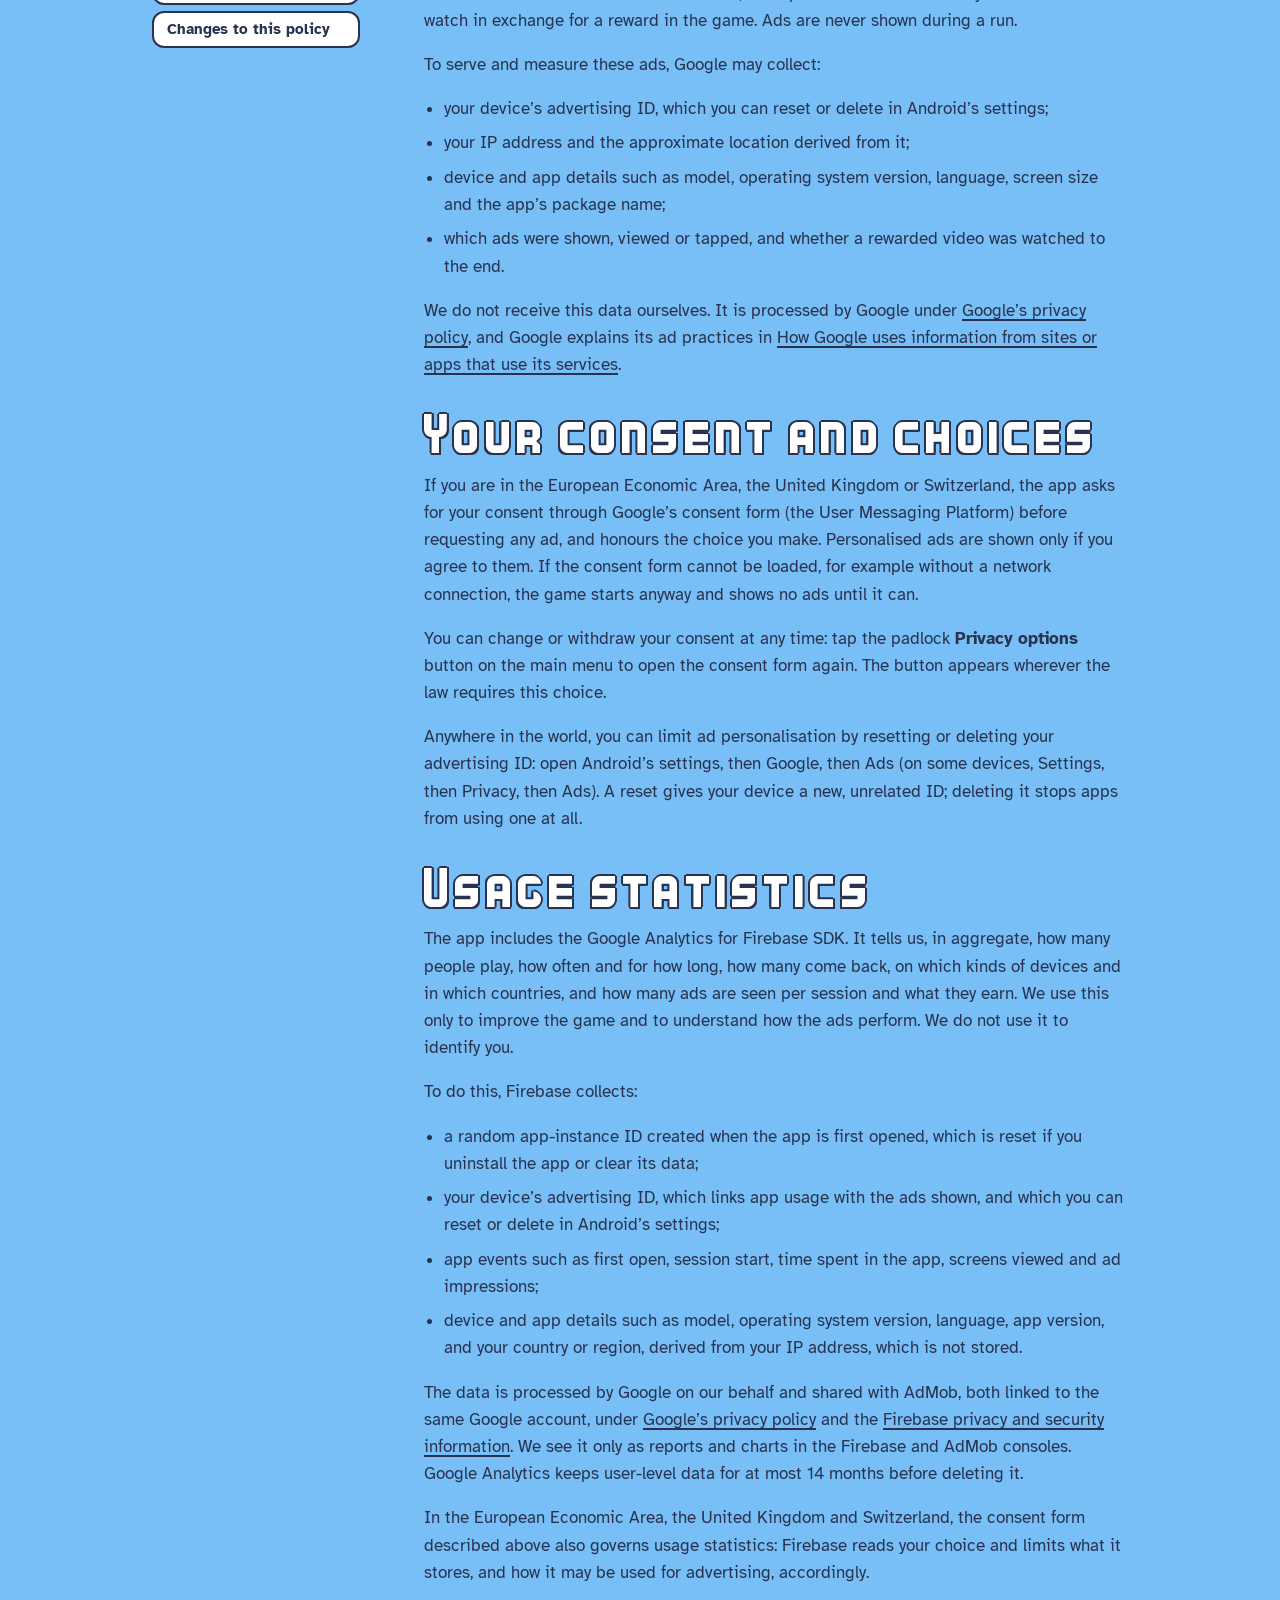
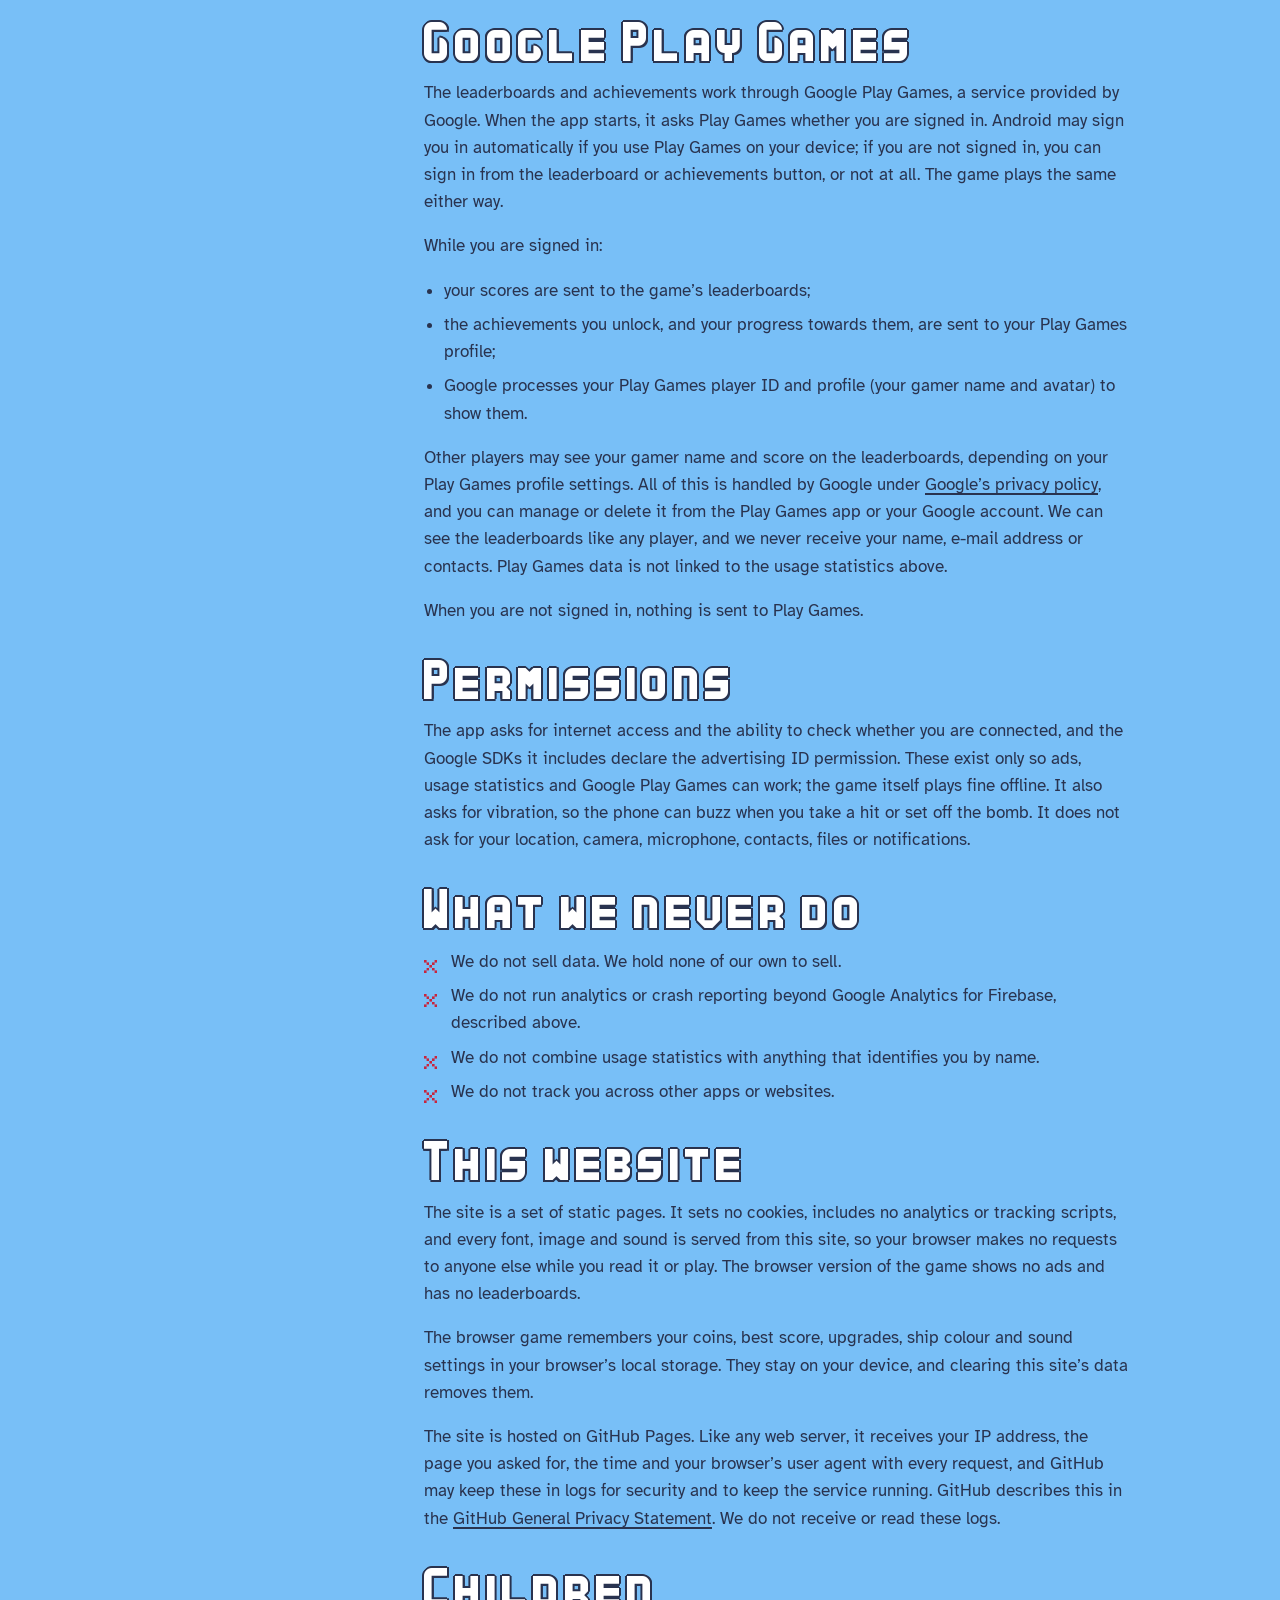
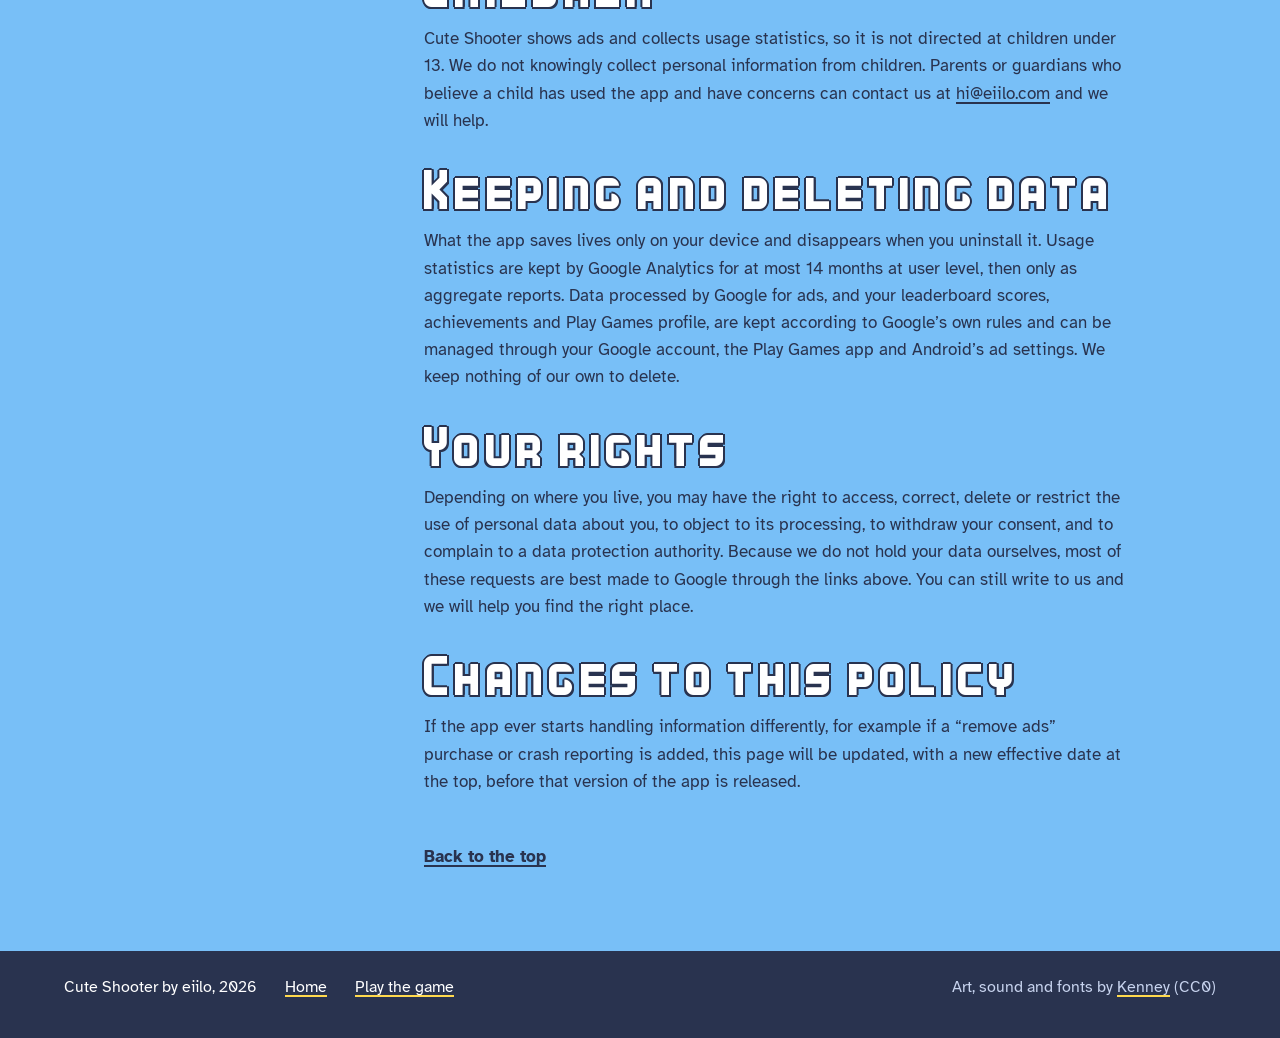
==== commit 1e3a5bc4: "feat: add terms" ====
--- a/privacy/index.html
+++ b/privacy/index.html
@@ -32,6 +32,7 @@
 		<a href="/#cuties">The cuties</a>
 		<a href="/#powerups">Power-ups</a>
 		<a href="/privacy" aria-current="page">Privacy</a>
+		<a href="/terms">Terms</a>
 	</nav>
 	<a class="btn btn-green" href="https://play.google.com/store/apps/details?id=com.eiilo.games.cuteshooter"><span class="play-glyph" aria-hidden="true"></span><span>Google Play</span></a>
 </header>
--- a/style.css
+++ b/style.css
@@ -296,7 +296,7 @@
 footer a:focus-visible { outline-color: var(--gold); }
 footer .credit { margin-left: auto; color: #c7d3ee; }
 
-/* ---- long-form pages (privacy, 404) ---- */
+/* ---- long-form pages (privacy, terms, 404) ---- */
 .doc-hero {
 	position: relative; overflow: hidden;
 	padding: clamp(2rem, 5vw, 3.25rem) var(--gutter) clamp(3.25rem, 7vw, 5rem);
@@ -338,6 +338,14 @@
 .policy .never li { padding-left: 1.7rem; position: relative; }
 .policy .never li::before { content: "\00d7"; position: absolute; left: 0; top: -0.1em; font-family: var(--display); font-size: 1.3rem; color: #c8243d; }
 .policy .top-link { margin-top: 3rem; font-weight: 700; }
+/* the "Changes and past versions" table, and the note an archived version carries (tools/terms.mjs) */
+.policy .versions { width: 100%; border-collapse: separate; border-spacing: 0; margin: 0.5rem 0 1em; background: var(--panel); border: 2px solid var(--navy); border-radius: 16px; overflow: hidden; font-size: 0.98rem; }
+.policy .versions th, .policy .versions td { text-align: left; vertical-align: top; padding: 0.55rem 0.9rem; }
+.policy .versions th { font-family: var(--future); font-size: 0.75rem; font-weight: 400; text-transform: uppercase; letter-spacing: 0.04em; border-bottom: 2px solid var(--line); }
+.policy .versions tbody tr + tr td { border-top: 2px solid var(--line); }
+.policy .versions td:first-child { width: 40%; font-weight: 700; }
+.archived { max-width: 62ch; margin: 1rem 0 0; padding: 0.75rem 1rem; background: var(--gold); color: var(--navy); border: 2px solid var(--navy); border-radius: 16px; box-shadow: 0 4px 0 rgba(41, 51, 79, 0.18); }
+.archived a { font-weight: 700; text-decoration-thickness: 2px; text-underline-offset: 3px; }
 
 @media (min-width: 900px) {
 	.doc-body { grid-template-columns: 13rem minmax(0, var(--measure)); grid-template-areas: "summary summary" "toc policy"; justify-content: center; }
@@ -354,6 +362,7 @@
 	.doc-hero h1, .policy h2 { color: #000; text-shadow: none; }
 	.doc-body { display: block; padding: 0; }
 	.summary { margin: 1rem 0 1.5rem; box-shadow: none; border: 1px solid #999; }
+	.archived { background: none; box-shadow: none; border: 1px solid #000; }
 	.policy a::after { content: " (" attr(href) ")"; font-size: 0.85em; }
 	.policy a[href^="#"]::after, .policy a[href^="mailto"]::after { content: ""; }
 }
